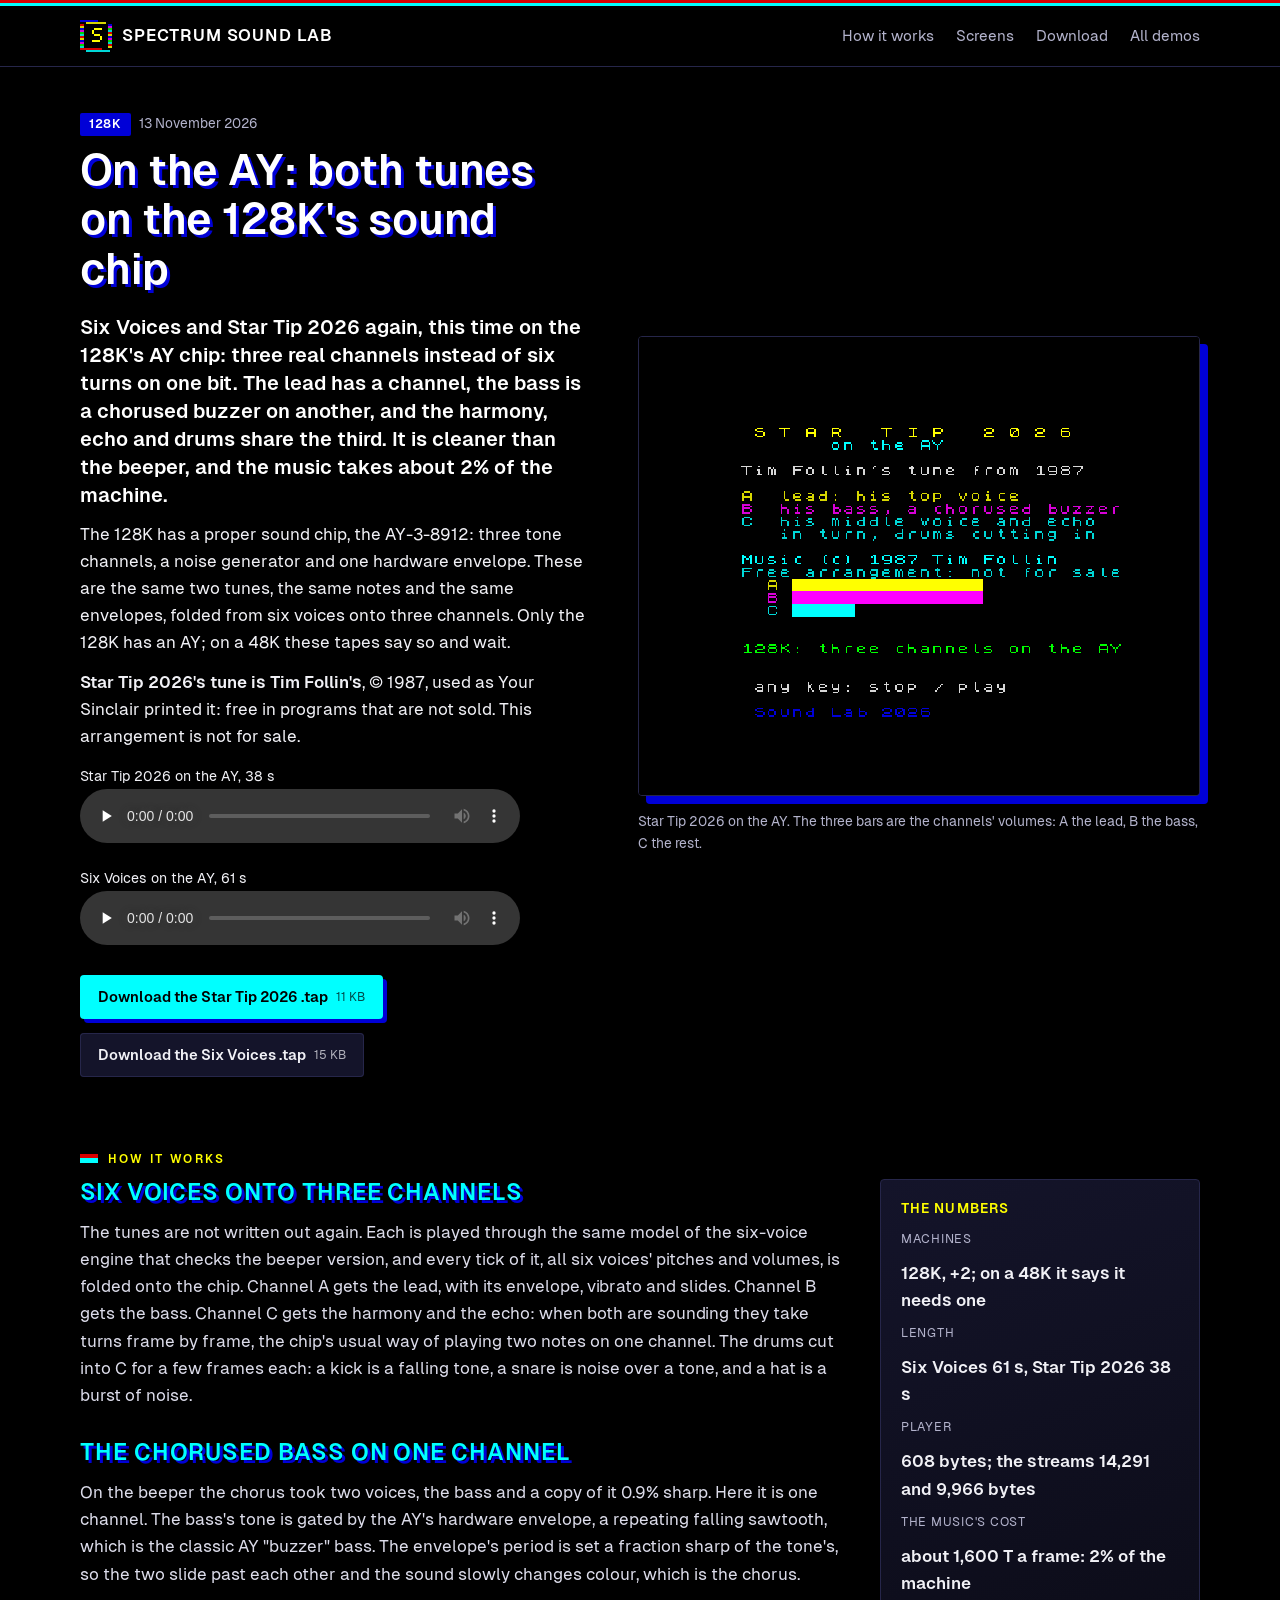
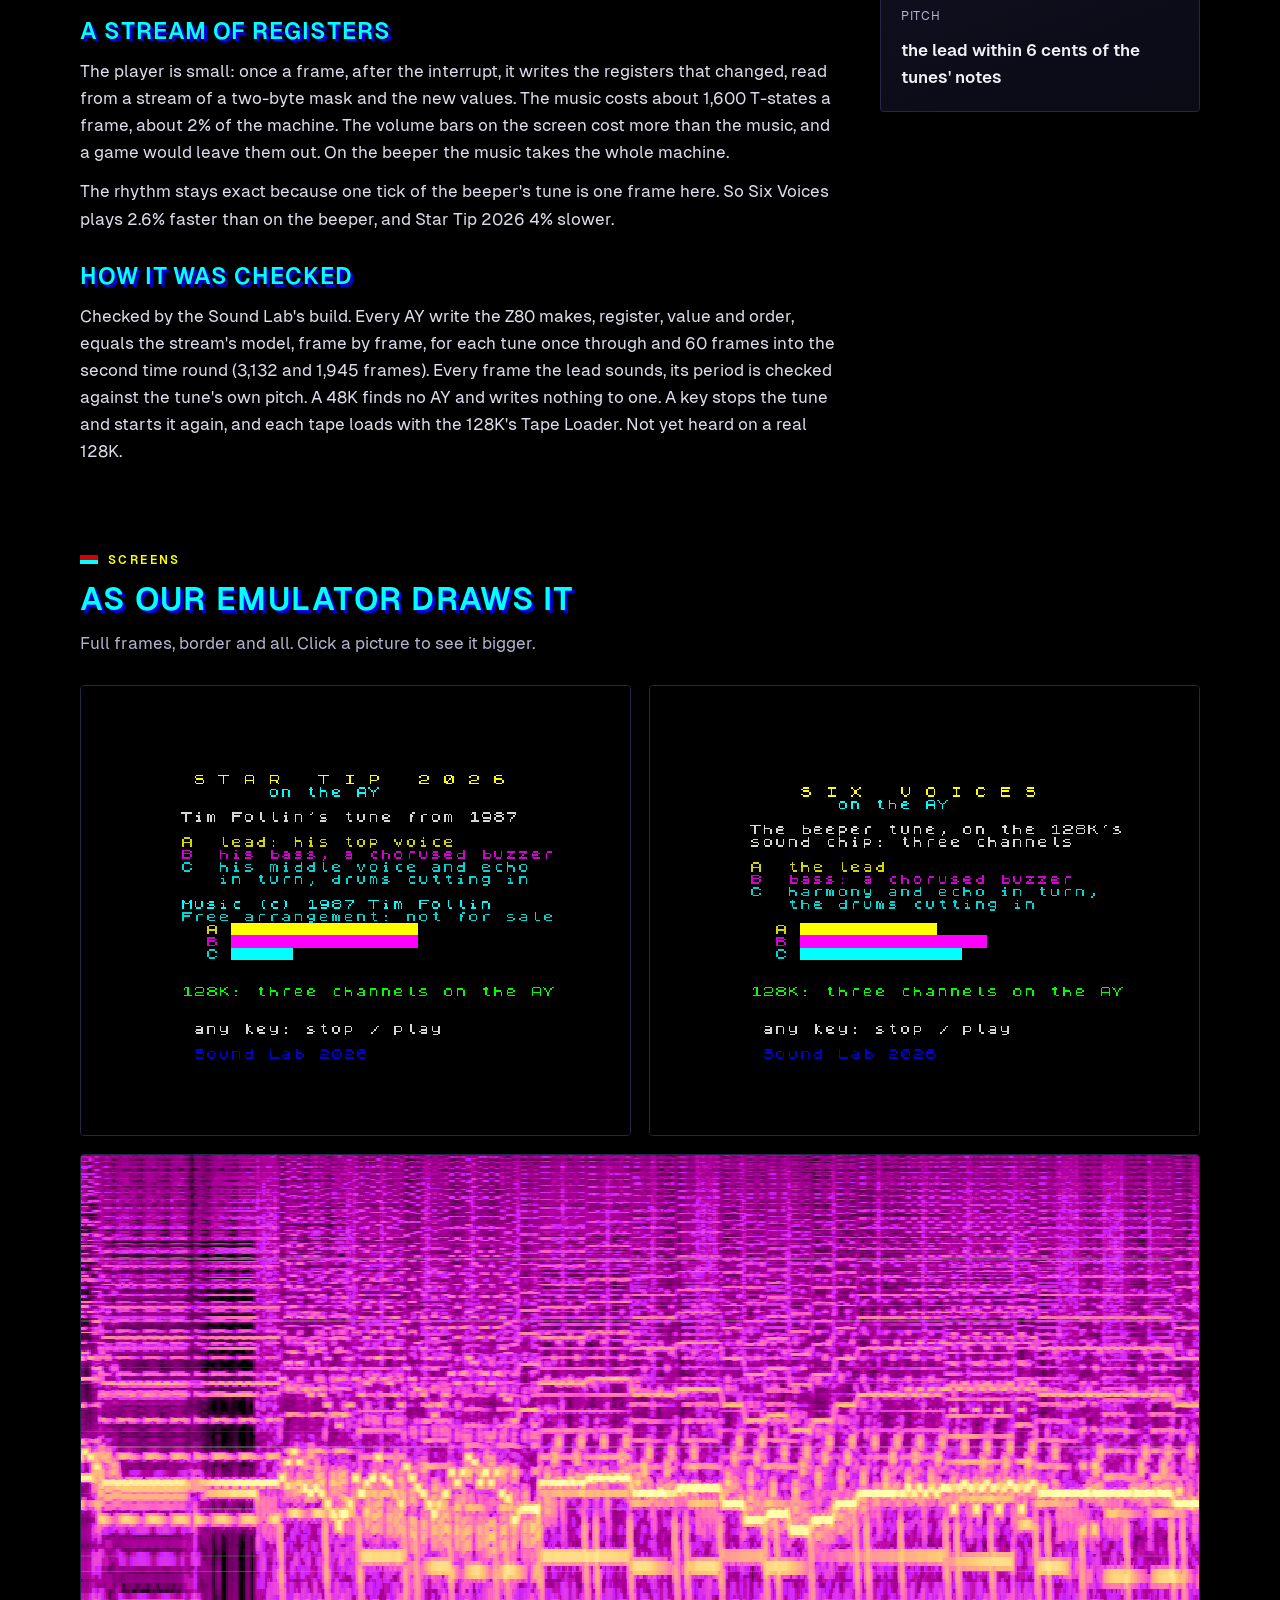
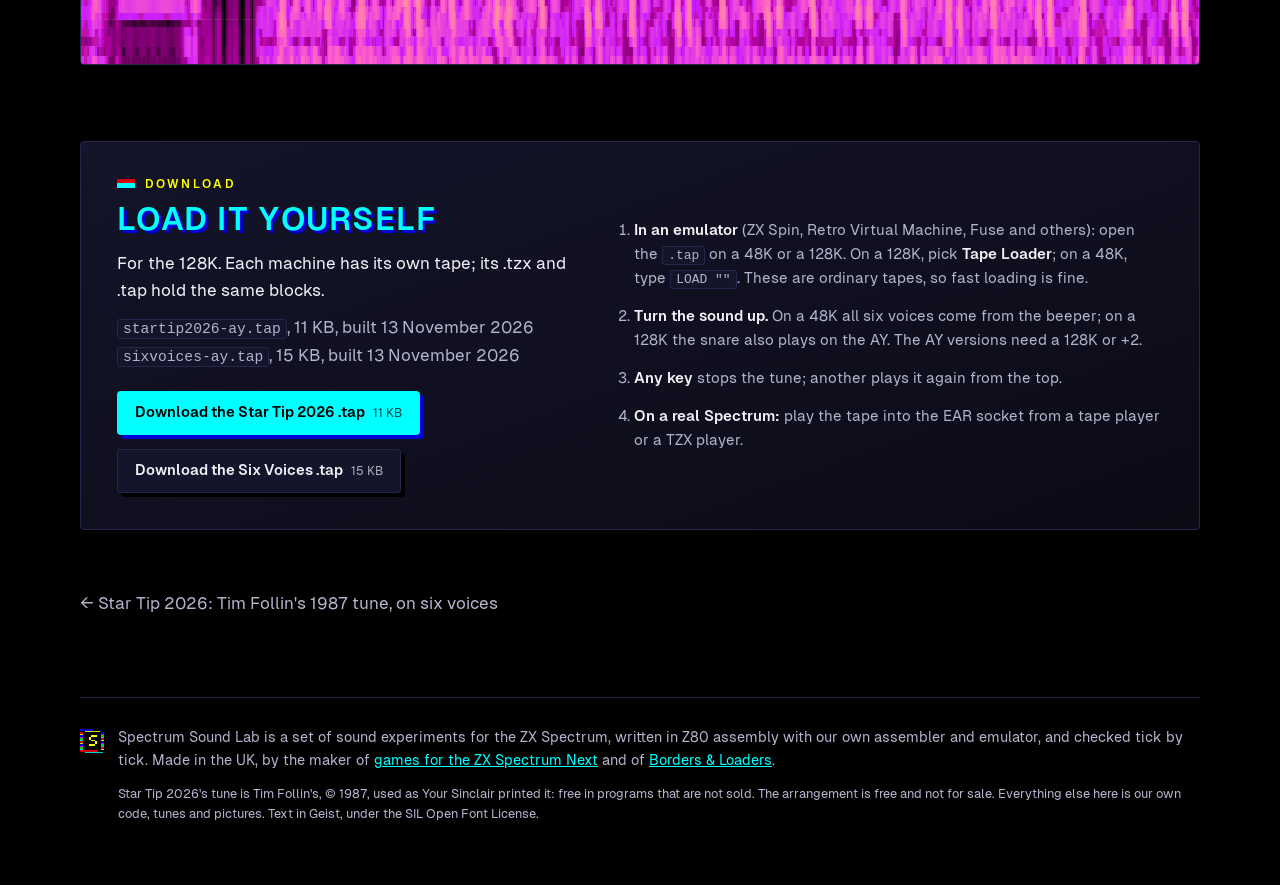
==== demos/on-the-ay/index.html @ 5a01954e "Site update" ====
<!doctype html>
<html lang="en-GB">
<head>
<meta charset="utf-8">
<meta name="viewport" content="width=device-width,initial-scale=1">
<title>On the AY: both tunes on the 128K's sound chip - Spectrum Sound Lab</title>
<meta name="description" content="Six Voices and Star Tip 2026 again, this time on the 128K's AY chip: three real channels instead of six turns on one bit. The lead has a channel, the bass is a chorused buzzer on another, and the harmony, echo and drums share the third. It is cleaner than the beeper, and the music takes about 2% of the machine.">
<meta property="og:title" content="On the AY: both tunes on the 128K's sound chip - Spectrum Sound Lab">
<meta property="og:description" content="Six Voices and Star Tip 2026 again, this time on the 128K's AY chip: three real channels instead of six turns on one bit. The lead has a channel, the bass is a chorused buzzer on another, and the harmony, echo and drums share the third. It is cleaner than the beeper, and the music takes about 2% of the machine.">
<meta property="og:type" content="website">
<meta property="og:url" content="https://mikeynma.github.io/spectrum-sound-lab/demos/on-the-ay/">
<meta property="og:image" content="https://mikeynma.github.io/spectrum-sound-lab/shots/on-the-ay/star-tip.png">
<meta property="og:image:type" content="image/png">
<meta property="og:image:width" content="704">
<meta property="og:image:height" content="576">
<meta property="og:image:alt" content="A Spectrum screen headed STAR TIP 2026 on the AY, credits to Tim Follin, and three coloured bars showing the AY channels' volumes">
<link rel="canonical" href="https://mikeynma.github.io/spectrum-sound-lab/demos/on-the-ay/">
<meta name="twitter:card" content="summary_large_image">
<meta name="twitter:image" content="https://mikeynma.github.io/spectrum-sound-lab/shots/on-the-ay/star-tip.png">
<meta name="theme-color" content="#000000">
<link rel="icon" href="../../favicon-32.png" type="image/png">
<link rel="apple-touch-icon" href="../../apple-touch-icon.png">
<link rel="preload" href="../../fonts/geist-400.woff2" as="font" type="font/woff2" crossorigin>
<link rel="stylesheet" href="../../site.css">
</head>
<body>
<div class="tape" aria-hidden="true"></div>
<header class="top">
  <div class="wrap">
    <a class="brand" href="../../" aria-label="Spectrum Sound Lab, the front page"><img src="../../icon.png" width="32" height="32" alt=""><span>Spectrum Sound Lab</span></a>
    <nav aria-label="Sections"><a href="#how">How it works</a><a href="#screens">Screens</a><a href="#download">Download</a><a href="../../#demos">All demos</a></nav>
  </div>
</header>

<main>
<section class="hero wrap">
  <div class="hero-text">
    <p class="badges"><span class="badge m128K">128K</span><span class="date">13 November 2026</span></p>
    <h1 class="title">On the AY: both tunes on the 128K's sound chip</h1>
    <p class="lead">Six Voices and Star Tip 2026 again, this time on the 128K's AY chip: three real channels instead of six turns on one bit. The lead has a channel, the bass is a chorused buzzer on another, and the harmony, echo and drums share the third. It is cleaner than the beeper, and the music takes about 2% of the machine.</p>
    <p>The 128K has a proper sound chip, the AY-3-8912: three tone channels, a noise generator and one hardware envelope. These are the same two tunes, the same notes and the same envelopes, folded from six voices onto three channels. Only the 128K has an AY; on a 48K these tapes say so and wait.</p>
<p><b>Star Tip 2026's tune is Tim Follin's</b>, &copy; 1987, used as Your Sinclair printed it: free in programs that are not sold. This arrangement is not for sale.</p>
    <div class="listen"><p><small>Star Tip 2026 on the AY, 38 s</small><br><audio controls preload="none" style="width:100%;max-width:440px" src="../../audio/startip2026-ay.mp3"></audio></p><p><small>Six Voices on the AY, 61 s</small><br><audio controls preload="none" style="width:100%;max-width:440px" src="../../audio/sixvoices-ay.mp3"></audio></p></div>
    <div class="actions"><a class="btn" href="../../files/startip2026-ay.tap" download>Download the Star Tip 2026 .tap <small>11 KB</small></a><a class="btn btn-ghost" href="../../files/sixvoices-ay.tap" download>Download the Six Voices .tap <small>15 KB</small></a></div>
  </div>
  <figure class="hero-shot">
    <a class="shot" href="../../shots/on-the-ay/star-tip.png" data-caption="Star Tip 2026 on the AY. The three bars are the channels' volumes: A the lead, B the bass, C the rest."><img src="../../shots/on-the-ay/star-tip.png" width="704" height="576" alt="A Spectrum screen headed STAR TIP 2026 on the AY, credits to Tim Follin, and three coloured bars showing the AY channels' volumes"></a>
    <figcaption>Star Tip 2026 on the AY. The three bars are the channels' volumes: A the lead, B the bass, C the rest.</figcaption>
  </figure>
</section>

<section id="how" class="wrap">
  <p class="eyebrow">How it works</p>
  <div class="tech">
    <div class="tech-text">
      <h2>Six voices onto three channels</h2>
      <p>The tunes are not written out again. Each is played through the same model of the six-voice engine that checks the beeper version, and every tick of it, all six voices' pitches and volumes, is folded onto the chip. Channel A gets the lead, with its envelope, vibrato and slides. Channel B gets the bass. Channel C gets the harmony and the echo: when both are sounding they take turns frame by frame, the chip's usual way of playing two notes on one channel. The drums cut into C for a few frames each: a kick is a falling tone, a snare is noise over a tone, and a hat is a burst of noise.</p>
      <h2>The chorused bass on one channel</h2>
      <p>On the beeper the chorus took two voices, the bass and a copy of it 0.9% sharp. Here it is one channel. The bass's tone is gated by the AY's hardware envelope, a repeating falling sawtooth, which is the classic AY "buzzer" bass. The envelope's period is set a fraction sharp of the tone's, so the two slide past each other and the sound slowly changes colour, which is the chorus.</p>
      <h2>A stream of registers</h2>
      <p>The player is small: once a frame, after the interrupt, it writes the registers that changed, read from a stream of a two-byte mask and the new values. The music costs about 1,600 T-states a frame, about 2% of the machine. The volume bars on the screen cost more than the music, and a game would leave them out. On the beeper the music takes the whole machine.</p>
<p>The rhythm stays exact because one tick of the beeper's tune is one frame here. So Six Voices plays 2.6% faster than on the beeper, and Star Tip 2026 4% slower.</p>
      <h2>How it was checked</h2>
      <p>Checked by the Sound Lab's build. Every AY write the Z80 makes, register, value and order, equals the stream's model, frame by frame, for each tune once through and 60 frames into the second time round (3,132 and 1,945 frames). Every frame the lead sounds, its period is checked against the tune's own pitch. A 48K finds no AY and writes nothing to one. A key stops the tune and starts it again, and each tape loads with the 128K's Tape Loader. Not yet heard on a real 128K.</p>
    </div>
    <aside class="card numbers">
      <h3>The numbers</h3>
      <dl><dt>Machines</dt><dd>128K, +2; on a 48K it says it needs one</dd><dt>Length</dt><dd>Six Voices 61 s, Star Tip 2026 38 s</dd><dt>Player</dt><dd>608 bytes; the streams 14,291 and 9,966 bytes</dd><dt>The music's cost</dt><dd>about 1,600 T a frame: 2% of the machine</dd><dt>Pitch</dt><dd>the lead within 6 cents of the tunes' notes</dd></dl>
    </aside>
  </div>
</section>

<section id="screens" class="wrap">
  <p class="eyebrow">Screens</p>
  <h2>As our emulator draws it</h2>
  <p class="sub">Full frames, border and all. Click a picture to see it bigger.</p>
  <div class="gallery">
    <a class="shot" href="../../shots/on-the-ay/star-tip.png" data-caption="Star Tip 2026 on the AY. The three bars are the channels' volumes: A the lead, B the bass, C the rest."><img src="../../shots/on-the-ay/star-tip.png" width="704" height="576" loading="lazy" alt="A Spectrum screen headed STAR TIP 2026 on the AY, credits to Tim Follin, and three coloured bars showing the AY channels' volumes"></a>
    <a class="shot" href="../../shots/on-the-ay/six-voices.png" data-caption="Six Voices on the AY."><img src="../../shots/on-the-ay/six-voices.png" width="704" height="576" loading="lazy" alt="A Spectrum screen headed SIX VOICES on the AY, with three coloured volume bars"></a>
    <a class="shot wide" href="../../shots/on-the-ay/spectrogram.png" data-caption="Star Tip 2026 on the AY, its first 20 seconds as a spectrogram. Set it beside the beeper version's: the same shapes, without the beeper's whine at the top or its haze of noise."><img src="../../shots/on-the-ay/spectrogram.png" width="792" height="360" loading="lazy" alt="A spectrogram: bright note lines and vertical drum streaks on a darker background than the beeper version's"></a>
  </div>
</section>

<section id="download" class="wrap">
  <div class="card download">
    <div>
      <p class="eyebrow">Download</p>
      <h2>Load it yourself</h2>
      <p>For the 128K. Each machine has its own tape; its .tzx and .tap hold the same blocks.</p>
      <p class="meta"><code>startip2026-ay.tap</code>, 11 KB, built 13 November 2026<br><code>sixvoices-ay.tap</code>, 15 KB, built 13 November 2026</p>
      <div class="actions"><a class="btn" href="../../files/startip2026-ay.tap" download>Download the Star Tip 2026 .tap <small>11 KB</small></a><a class="btn btn-ghost" href="../../files/sixvoices-ay.tap" download>Download the Six Voices .tap <small>15 KB</small></a></div>
    </div>
    <ol class="steps">
      <li><b>In an emulator</b> (ZX Spin, Retro Virtual Machine, Fuse and others): open the <code>.tap</code> on a 48K or a 128K. On a 128K, pick <b>Tape Loader</b>; on a 48K, type <code>LOAD ""</code>. These are ordinary tapes, so fast loading is fine.</li>
      <li><b>Turn the sound up.</b> On a 48K all six voices come from the beeper; on a 128K the snare also plays on the AY. The AY versions need a 128K or +2.</li>
      <li><b>Any key</b> stops the tune; another plays it again from the top.</li>
      <li><b>On a real Spectrum:</b> play the tape into the EAR socket from a tape player or a TZX player.</li>
    </ol>
  </div>
</section>

<nav class="wrap pager" aria-label="Other demos">
  <a href="../star-tip-2026/">&larr; Star Tip 2026: Tim Follin's 1987 tune, on six voices</a>
  <span></span>
</nav>
</main>

<footer class="wrap foot">
  <img src="../../icon.png" width="24" height="24" alt="">
  <div>
    <p>Spectrum Sound Lab is a set of sound experiments for the ZX Spectrum, written in Z80 assembly with our own assembler and emulator, and checked tick by tick. Made in the UK, by the maker of <a href="https://mikeynma.github.io/">games for the ZX Spectrum Next</a> and of <a href="https://mikeynma.github.io/borders-and-loaders/">Borders &amp; Loaders</a>.</p>
    <p class="small">Star Tip 2026's tune is Tim Follin's, &copy; 1987, used as Your Sinclair printed it: free in programs that are not sold. The arrangement is free and not for sale. Everything else here is our own code, tunes and pictures. Text in Geist, under the SIL Open Font License.</p>
  </div>
</footer>
<dialog class="lightbox" aria-label="Screenshot">
  <figure><img alt=""><figcaption></figcaption></figure>
  <button class="lb-btn lb-prev" type="button" aria-label="Previous picture">&lsaquo;</button>
  <button class="lb-btn lb-next" type="button" aria-label="Next picture">&rsaquo;</button>
  <button class="lb-btn lb-close" type="button" autofocus aria-label="Close">&times;</button>
</dialog>
<script src="../../site.js"></script>
</body>
</html>
---- site.css ----
/* Borders & Loaders - written by hand (sitegen/make.js writes the pages, not this). */
@font-face { font-family: Geist; src: url(fonts/geist-400.woff2) format("woff2"); font-weight: 400; font-display: swap; }
@font-face { font-family: Geist; src: url(fonts/geist-600.woff2) format("woff2"); font-weight: 600 900; font-display: swap; }

/* the Spectrum: black paper, its bright colours, a hard blue shadow */
:root {
  color-scheme: dark;
  --bg: #000;
  --card: #0b0b16;
  --card-hi: #14142a;
  --border: #26264a;
  --fg: #f1f1f6;
  --muted: #b3b3cc;
  --heading: #fff;
  --cyan: #00ffff;
  --yellow: #ffff00;
  --red: #ff2020;
  --blue: #0000d7;
  --radius: 4px;
}
* { box-sizing: border-box; }
html { scroll-behavior: smooth; scroll-padding-top: 76px; }
body { margin: 0; color: var(--fg); background: var(--bg); font: 17px/1.6 Geist, system-ui, sans-serif; -webkit-font-smoothing: antialiased; }
a { color: var(--cyan); }
img, video { max-width: 100%; height: auto; }
.wrap { width: min(1120px, 100% - 32px); margin-inline: auto; }
h1, h2, h3 { line-height: 1.2; margin: 0; }
h2 { font: 900 clamp(1.4rem, 3vw, 2rem)/1.2 Geist, system-ui, sans-serif; text-transform: uppercase; letter-spacing: 0.04em; color: var(--cyan); margin-bottom: 12px; text-shadow: 3px 3px 0 var(--blue); }
h3 { font: 700 1.05rem/1.3 Geist, system-ui, sans-serif; color: var(--heading); margin-bottom: 6px; }
p { margin: 0 0 12px; }
code { font: 0.86em ui-monospace, monospace; background: var(--card-hi); border: 1px solid var(--border); border-radius: 3px; padding: 1px 5px; }
:focus-visible { outline: 2px solid var(--yellow); outline-offset: 2px; }

/* loading stripes, rolling, along the very top */
.tape { position: fixed; inset: 0 0 auto; height: 6px; z-index: 20;
  background: repeating-linear-gradient(180deg, #d70000 0 3px, #00ffff 3px 6px); background-size: 100% 6px; animation: roll 0.35s steps(3) infinite; }
@keyframes roll { to { background-position: 0 6px; } }
@media (prefers-reduced-motion: reduce) { .tape { animation: none; } html { scroll-behavior: auto; } }

/* the bar along the top */
.top { position: sticky; top: 6px; z-index: 10; background: rgb(0 0 0 / 0.88); backdrop-filter: blur(8px); border-bottom: 1px solid var(--border); }
.top .wrap { display: flex; align-items: center; gap: 24px; height: 60px; }
.brand { display: flex; align-items: center; gap: 10px; font: 900 1.05rem/1 Geist, system-ui, sans-serif; text-transform: uppercase; letter-spacing: 0.05em; color: var(--heading); text-decoration: none; white-space: nowrap; }
.brand img { image-rendering: pixelated; }
.top nav { display: flex; gap: 22px; margin-left: auto; }
.top nav a { color: var(--muted); text-decoration: none; font-size: 0.95rem; }
.top nav a:hover { color: var(--fg); }

/* buttons and badges: flat colour, a hard shadow, like a Spectrum menu */
.btn { display: inline-flex; align-items: center; gap: 8px; min-height: 44px; padding: 10px 18px; line-height: 1.25; border-radius: var(--radius); background: var(--cyan); color: #000; font: 700 0.92rem/1 Geist, system-ui, sans-serif; text-decoration: none; border: 0; box-shadow: 4px 4px 0 var(--blue); transition: transform 0.1s, box-shadow 0.1s; }
.btn:hover { transform: translate(-1px, -1px); box-shadow: 5px 5px 0 var(--blue); }
.btn:active { transform: translate(3px, 3px); box-shadow: 1px 1px 0 var(--blue); }
.btn small { font-weight: 400; opacity: 0.7; }
.btn-ghost { background: var(--card-hi); color: var(--fg); box-shadow: inset 0 0 0 1px var(--border), 4px 4px 0 #000; }
.btn-ghost:hover { box-shadow: inset 0 0 0 1px var(--muted), 5px 5px 0 #000; }
.btn-small { min-height: 34px; padding: 6px 12px; font-size: 0.82rem; box-shadow: 3px 3px 0 var(--blue); }
.btn-small.btn-ghost { box-shadow: inset 0 0 0 1px var(--border); text-transform: uppercase; }
.badges { display: flex; flex-wrap: wrap; align-items: center; gap: 8px; margin-bottom: 10px; }
.badge { display: inline-block; padding: 2px 9px; border-radius: 2px; font: 800 0.78rem/1.5 Geist, system-ui, sans-serif; letter-spacing: 0.05em; }
.m48K { background: var(--red); color: #fff; }
.m128K { background: var(--blue); color: #fff; }
.date { color: var(--muted); font-size: 0.85rem; }

/* sections */
main { overflow-x: clip; }
main > section { padding: 76px 0 0; }
.eyebrow { display: flex; align-items: center; gap: 10px; font: 800 0.75rem/1 Geist, system-ui, sans-serif; text-transform: uppercase; letter-spacing: 0.2em; color: var(--yellow); margin-bottom: 14px; }
.eyebrow::before { content: ""; width: 18px; height: 9px; background: linear-gradient(#d70000 0 50%, #00ffff 50%); }
.sub, .meta { color: var(--muted); }
.sub { margin-bottom: 28px; }

/* grid items may shrink below their content (a long button, a wide picture) */
.hero > *, .demo > *, .tech > *, .download > * { min-width: 0; }

/* the top of a page */
.hero { display: grid; grid-template-columns: 1fr 1.1fr; gap: 48px; align-items: center; padding-top: 52px; }
.hero h1 { margin: 6px 0 18px; }
.hero h1.title { font: 900 clamp(1.8rem, 4vw, 2.7rem)/1.15 Geist, system-ui, sans-serif; color: var(--heading); text-shadow: 3px 3px 0 var(--blue); }
.logo { display: block; width: min(560px, 100%); image-rendering: pixelated; }
.lead { font: 600 1.25rem/1.4 Geist, system-ui, sans-serif; color: var(--heading); }
.actions { display: flex; flex-wrap: wrap; gap: 14px; margin-top: 22px; }
.hero-shot { margin: 0; }
.hero-shot img, .hero-shot video, .gallery img, .demo-media img, .demo-media video { display: block; width: 100%; image-rendering: pixelated; background: #000; border: 1px solid var(--border); border-radius: var(--radius); }
.hero-shot img, .hero-shot video { box-shadow: 8px 8px 0 var(--blue); }
.hero-shot figcaption { margin-top: 14px; font-size: 0.86rem; color: var(--muted); }

/* the demos on the front page */
.demos { display: grid; gap: 22px; }
.demo { display: grid; grid-template-columns: minmax(0, 1fr) minmax(0, 1.15fr); gap: 28px; align-items: center; padding: 20px; }
.demo h3 { font-size: 1.3rem; margin-bottom: 10px; }
.demo h3 a { color: var(--heading); text-decoration: none; }
.demo h3 a:hover { color: var(--cyan); }
.demo p { color: var(--muted); }
.demo .links { display: flex; flex-wrap: wrap; gap: 10px; margin: 16px 0 0; }

/* cards */
.grid { display: grid; gap: 16px; }
.cards { grid-template-columns: repeat(auto-fill, minmax(260px, 1fr)); }
.card { background: linear-gradient(160deg, var(--card-hi), var(--card)); border: 1px solid var(--border); border-radius: var(--radius); padding: 20px; }
.cards .card p { margin: 0; color: var(--muted); font-size: 0.95rem; }

/* how it works */
.tech { display: grid; grid-template-columns: minmax(0, 1fr) 320px; gap: 40px; align-items: start; }
.tech-text h2 { font-size: clamp(1.15rem, 2.2vw, 1.45rem); margin-top: 30px; }
.tech-text h2:first-child { margin-top: 0; }
.tech-text p, .tech-text li { color: #dcdcea; }
.tech-text ul { padding-left: 20px; }
.tech-text b { color: var(--heading); }
.numbers { position: sticky; top: 90px; }
.numbers h3 { color: var(--yellow); text-transform: uppercase; letter-spacing: 0.08em; font-size: 0.85rem; margin-bottom: 12px; }
.numbers dl { margin: 0; display: grid; gap: 10px; }
.numbers dt { font-size: 0.78rem; text-transform: uppercase; letter-spacing: 0.06em; color: var(--muted); }
.numbers dd { margin: 0; font-weight: 600; }

/* screens */
.gallery { display: grid; grid-template-columns: repeat(auto-fill, minmax(420px, 1fr)); gap: 18px; align-items: start; }
@media (max-width: 480px) { .gallery { grid-template-columns: 1fr; } }
.gallery a { display: block; }
.gallery a.wide { grid-column: 1 / -1; }

/* loading and downloads */
.download { display: grid; grid-template-columns: 1fr 1.2fr; gap: 40px; padding: 36px; }
.download p { margin: 0 0 10px; }
.steps { margin: 0; padding-left: 20px; color: var(--muted); font-size: 0.94rem; display: grid; gap: 14px; align-content: center; }
.steps b { color: var(--fg); }

/* the changelog */
.log ul { margin: 0; padding: 0; list-style: none; display: grid; gap: 10px; color: var(--muted); }
.log time { color: var(--yellow); font-weight: 700; margin-right: 8px; white-space: nowrap; }
.log b { color: var(--fg); }

/* other demos */
.pager { display: flex; justify-content: space-between; gap: 20px; margin-top: 60px; }
.pager a { color: var(--muted); text-decoration: none; }
.pager a:hover { color: var(--cyan); }

/* the bottom */
.foot { display: flex; gap: 14px; align-items: flex-start; margin-top: 80px; padding: 28px 0 48px; border-top: 1px solid var(--border); color: var(--muted); font-size: 0.9rem; }
.foot img { image-rendering: pixelated; margin-top: 3px; }
.small { font-size: 0.8rem; }

/* the lightbox */
.lightbox { padding: 0; border: 0; background: transparent; max-width: 96vw; max-height: 96vh; }
.lightbox::backdrop { background: rgb(0 0 0 / 0.92); }
.lightbox figure { margin: 0; text-align: center; }
.lightbox img { max-width: 92vw; max-height: 84vh; image-rendering: pixelated; }
.lightbox figcaption { color: var(--muted); margin-top: 8px; max-width: 80ch; margin-inline: auto; }
.lb-btn { position: fixed; top: 50%; transform: translateY(-50%); width: 48px; height: 48px; border-radius: 50%; border: 1px solid var(--border); background: var(--card); color: var(--fg); font-size: 28px; cursor: pointer; }
.lb-prev { left: 16px; } .lb-next { right: 16px; }
.lb-close { top: 32px; right: 16px; transform: none; }

@media (max-width: 860px) {
  .hero, .demo, .tech, .download { grid-template-columns: 1fr; }
  .hero { gap: 28px; padding-top: 36px; }
  .top nav { display: none; }
  .numbers { position: static; }
  .download { padding: 24px; gap: 24px; }
}
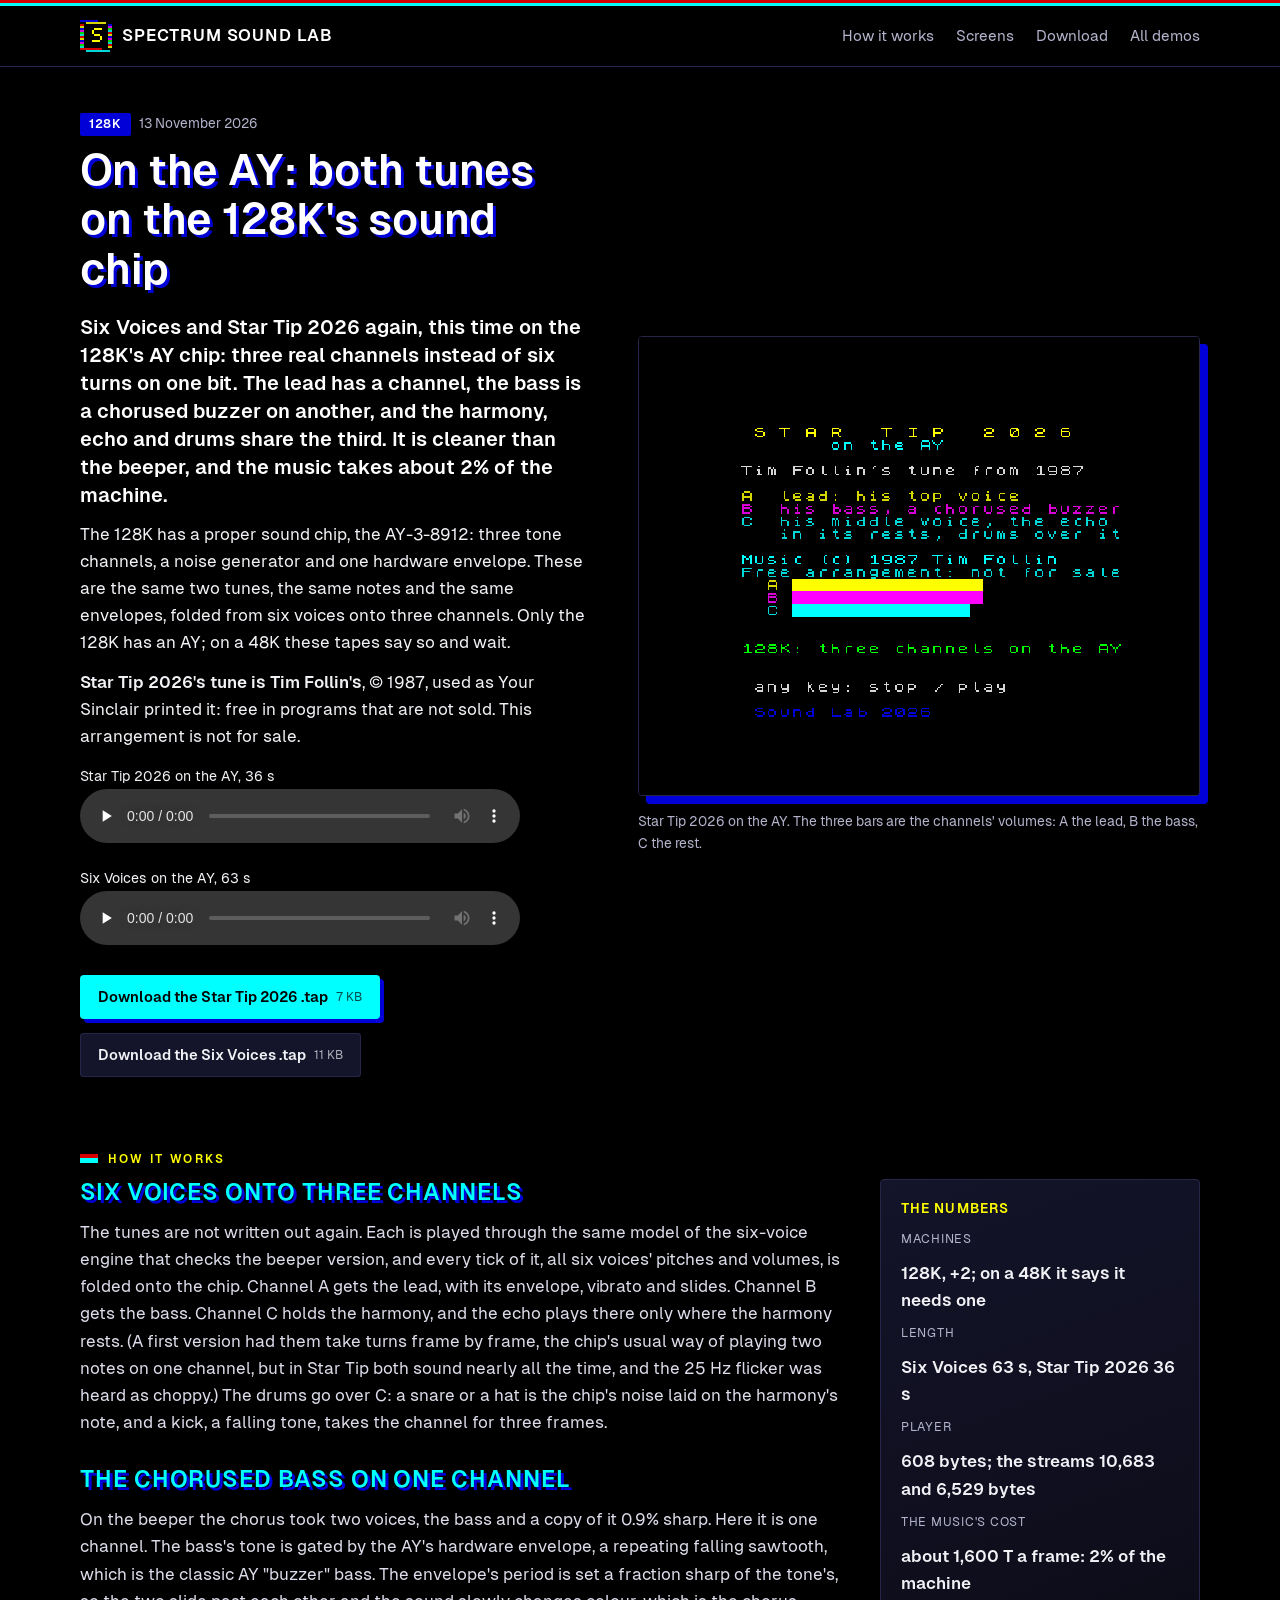
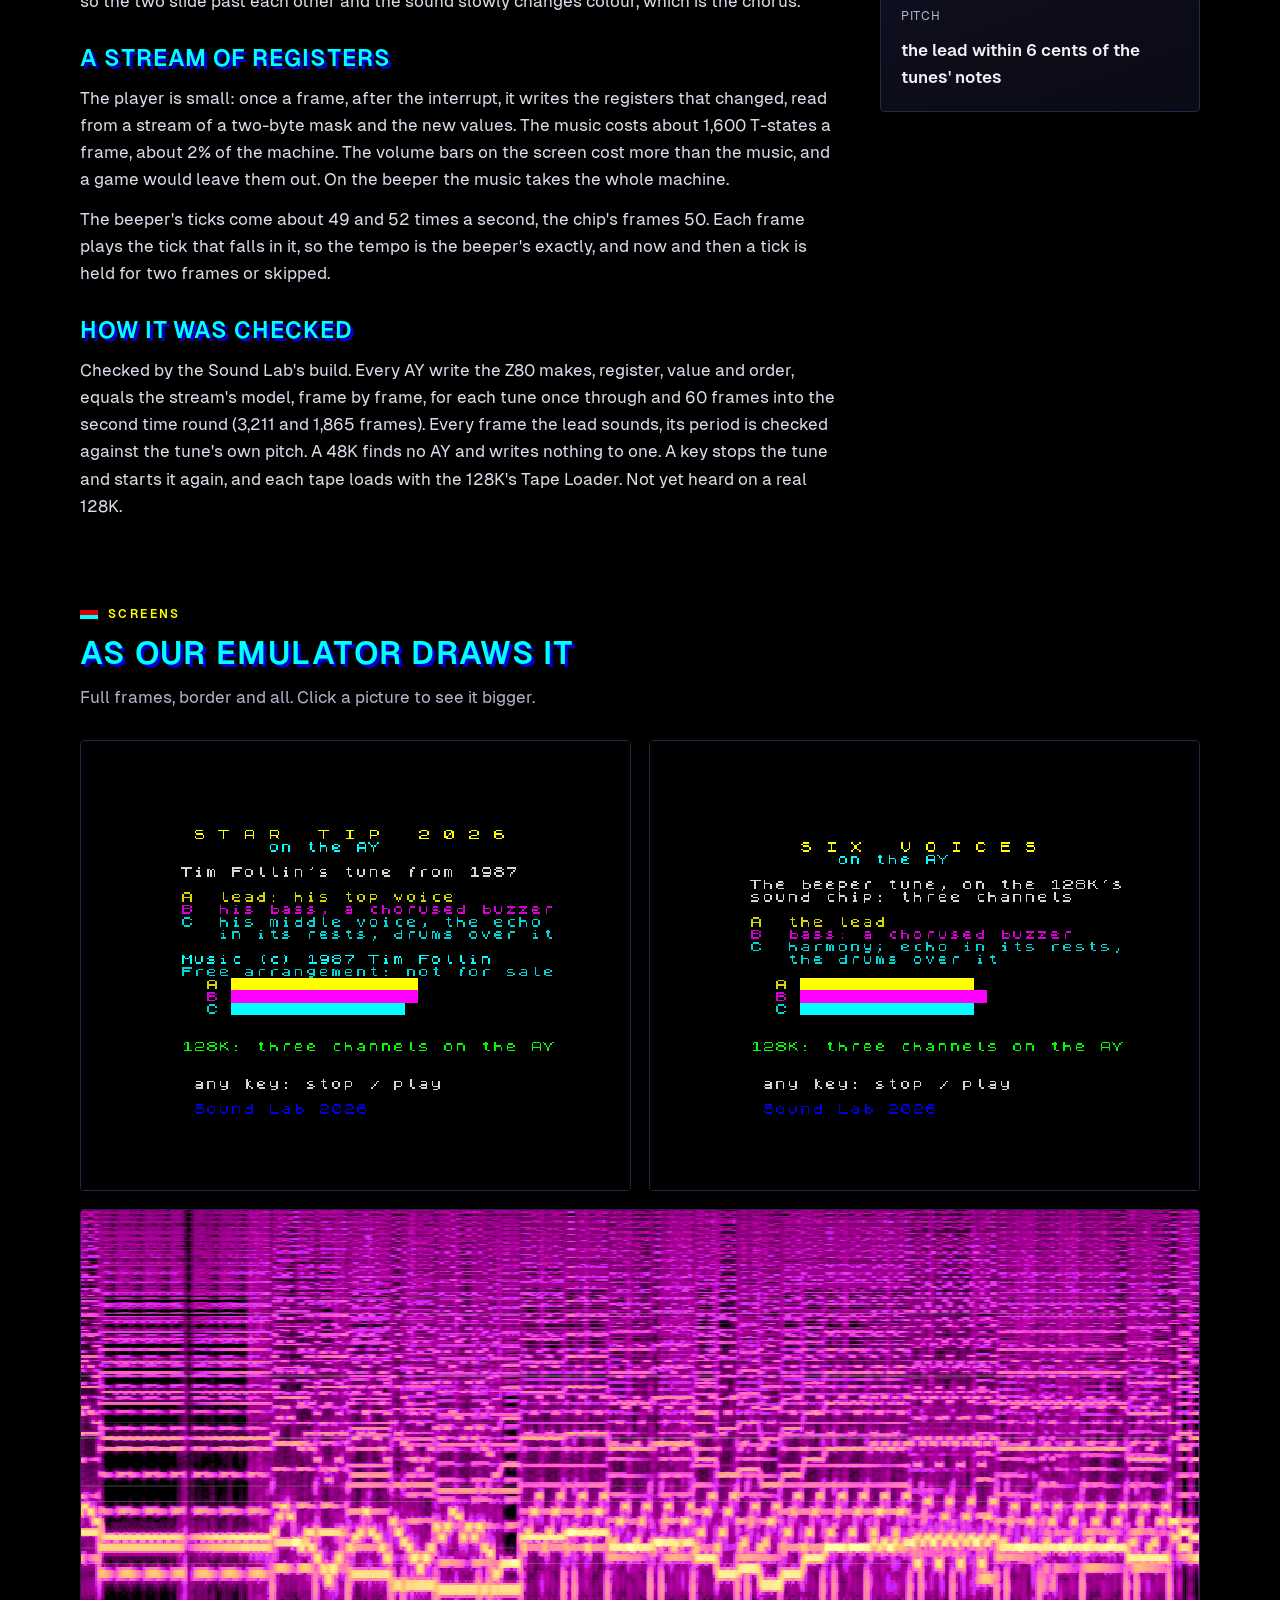
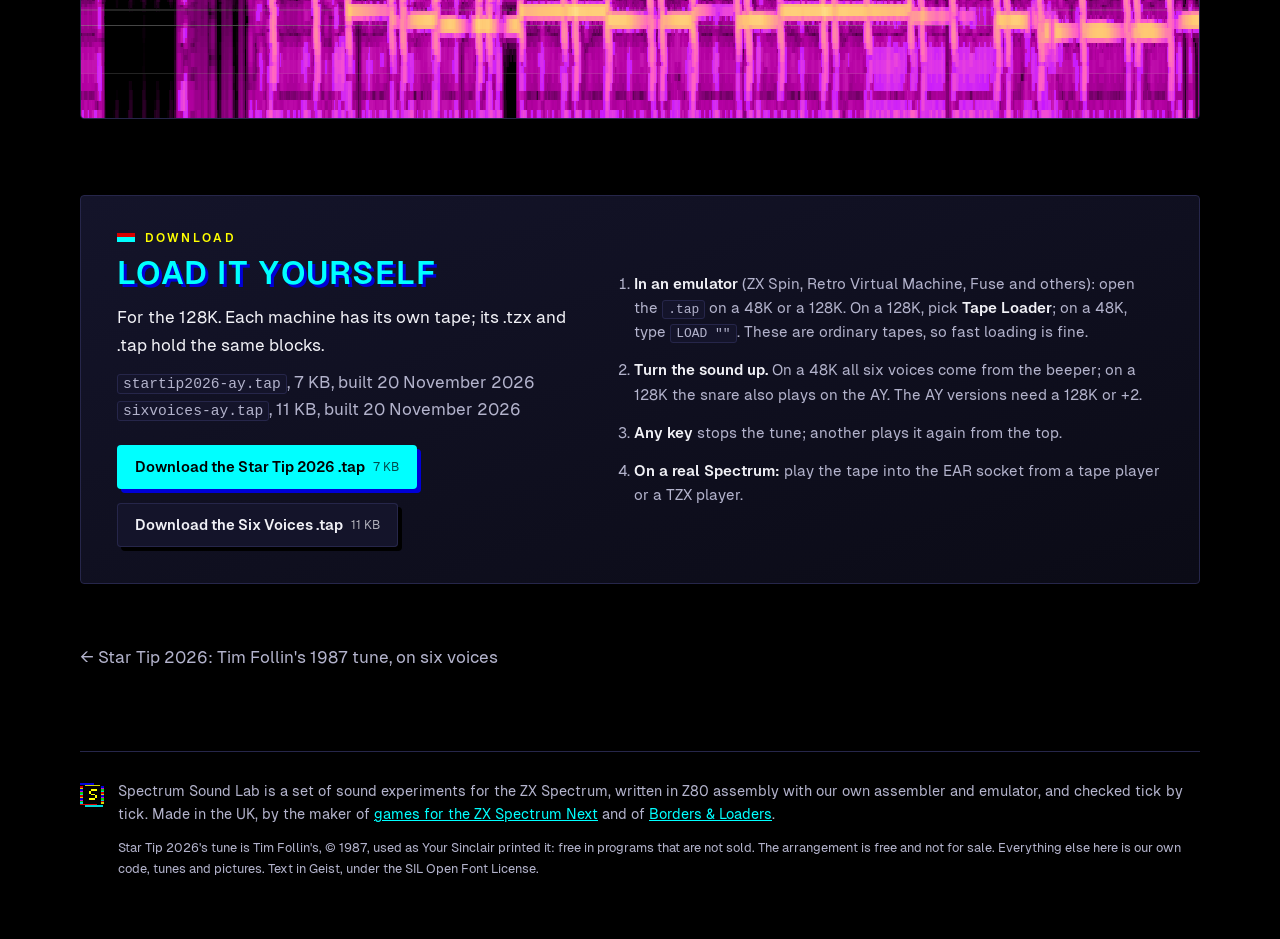
==== commit 2cec4fd6: "Site update" ====
--- a/demos/on-the-ay/index.html
+++ b/demos/on-the-ay/index.html
@@ -40,8 +40,8 @@
     <p class="lead">Six Voices and Star Tip 2026 again, this time on the 128K's AY chip: three real channels instead of six turns on one bit. The lead has a channel, the bass is a chorused buzzer on another, and the harmony, echo and drums share the third. It is cleaner than the beeper, and the music takes about 2% of the machine.</p>
     <p>The 128K has a proper sound chip, the AY-3-8912: three tone channels, a noise generator and one hardware envelope. These are the same two tunes, the same notes and the same envelopes, folded from six voices onto three channels. Only the 128K has an AY; on a 48K these tapes say so and wait.</p>
 <p><b>Star Tip 2026's tune is Tim Follin's</b>, &copy; 1987, used as Your Sinclair printed it: free in programs that are not sold. This arrangement is not for sale.</p>
-    <div class="listen"><p><small>Star Tip 2026 on the AY, 38 s</small><br><audio controls preload="none" style="width:100%;max-width:440px" src="../../audio/startip2026-ay.mp3"></audio></p><p><small>Six Voices on the AY, 61 s</small><br><audio controls preload="none" style="width:100%;max-width:440px" src="../../audio/sixvoices-ay.mp3"></audio></p></div>
-    <div class="actions"><a class="btn" href="../../files/startip2026-ay.tap" download>Download the Star Tip 2026 .tap <small>11 KB</small></a><a class="btn btn-ghost" href="../../files/sixvoices-ay.tap" download>Download the Six Voices .tap <small>15 KB</small></a></div>
+    <div class="listen"><p><small>Star Tip 2026 on the AY, 36 s</small><br><audio controls preload="none" style="width:100%;max-width:440px" src="../../audio/startip2026-ay.mp3"></audio></p><p><small>Six Voices on the AY, 63 s</small><br><audio controls preload="none" style="width:100%;max-width:440px" src="../../audio/sixvoices-ay.mp3"></audio></p></div>
+    <div class="actions"><a class="btn" href="../../files/startip2026-ay.tap" download>Download the Star Tip 2026 .tap <small>7 KB</small></a><a class="btn btn-ghost" href="../../files/sixvoices-ay.tap" download>Download the Six Voices .tap <small>11 KB</small></a></div>
   </div>
   <figure class="hero-shot">
     <a class="shot" href="../../shots/on-the-ay/star-tip.png" data-caption="Star Tip 2026 on the AY. The three bars are the channels' volumes: A the lead, B the bass, C the rest."><img src="../../shots/on-the-ay/star-tip.png" width="704" height="576" alt="A Spectrum screen headed STAR TIP 2026 on the AY, credits to Tim Follin, and three coloured bars showing the AY channels' volumes"></a>
@@ -54,18 +54,18 @@
   <div class="tech">
     <div class="tech-text">
       <h2>Six voices onto three channels</h2>
-      <p>The tunes are not written out again. Each is played through the same model of the six-voice engine that checks the beeper version, and every tick of it, all six voices' pitches and volumes, is folded onto the chip. Channel A gets the lead, with its envelope, vibrato and slides. Channel B gets the bass. Channel C gets the harmony and the echo: when both are sounding they take turns frame by frame, the chip's usual way of playing two notes on one channel. The drums cut into C for a few frames each: a kick is a falling tone, a snare is noise over a tone, and a hat is a burst of noise.</p>
+      <p>The tunes are not written out again. Each is played through the same model of the six-voice engine that checks the beeper version, and every tick of it, all six voices' pitches and volumes, is folded onto the chip. Channel A gets the lead, with its envelope, vibrato and slides. Channel B gets the bass. Channel C holds the harmony, and the echo plays there only where the harmony rests. (A first version had them take turns frame by frame, the chip's usual way of playing two notes on one channel, but in Star Tip both sound nearly all the time, and the 25 Hz flicker was heard as choppy.) The drums go over C: a snare or a hat is the chip's noise laid on the harmony's note, and a kick, a falling tone, takes the channel for three frames.</p>
       <h2>The chorused bass on one channel</h2>
       <p>On the beeper the chorus took two voices, the bass and a copy of it 0.9% sharp. Here it is one channel. The bass's tone is gated by the AY's hardware envelope, a repeating falling sawtooth, which is the classic AY "buzzer" bass. The envelope's period is set a fraction sharp of the tone's, so the two slide past each other and the sound slowly changes colour, which is the chorus.</p>
       <h2>A stream of registers</h2>
       <p>The player is small: once a frame, after the interrupt, it writes the registers that changed, read from a stream of a two-byte mask and the new values. The music costs about 1,600 T-states a frame, about 2% of the machine. The volume bars on the screen cost more than the music, and a game would leave them out. On the beeper the music takes the whole machine.</p>
-<p>The rhythm stays exact because one tick of the beeper's tune is one frame here. So Six Voices plays 2.6% faster than on the beeper, and Star Tip 2026 4% slower.</p>
+<p>The beeper's ticks come about 49 and 52 times a second, the chip's frames 50. Each frame plays the tick that falls in it, so the tempo is the beeper's exactly, and now and then a tick is held for two frames or skipped.</p>
       <h2>How it was checked</h2>
-      <p>Checked by the Sound Lab's build. Every AY write the Z80 makes, register, value and order, equals the stream's model, frame by frame, for each tune once through and 60 frames into the second time round (3,132 and 1,945 frames). Every frame the lead sounds, its period is checked against the tune's own pitch. A 48K finds no AY and writes nothing to one. A key stops the tune and starts it again, and each tape loads with the 128K's Tape Loader. Not yet heard on a real 128K.</p>
+      <p>Checked by the Sound Lab's build. Every AY write the Z80 makes, register, value and order, equals the stream's model, frame by frame, for each tune once through and 60 frames into the second time round (3,211 and 1,865 frames). Every frame the lead sounds, its period is checked against the tune's own pitch. A 48K finds no AY and writes nothing to one. A key stops the tune and starts it again, and each tape loads with the 128K's Tape Loader. Not yet heard on a real 128K.</p>
     </div>
     <aside class="card numbers">
       <h3>The numbers</h3>
-      <dl><dt>Machines</dt><dd>128K, +2; on a 48K it says it needs one</dd><dt>Length</dt><dd>Six Voices 61 s, Star Tip 2026 38 s</dd><dt>Player</dt><dd>608 bytes; the streams 14,291 and 9,966 bytes</dd><dt>The music's cost</dt><dd>about 1,600 T a frame: 2% of the machine</dd><dt>Pitch</dt><dd>the lead within 6 cents of the tunes' notes</dd></dl>
+      <dl><dt>Machines</dt><dd>128K, +2; on a 48K it says it needs one</dd><dt>Length</dt><dd>Six Voices 63 s, Star Tip 2026 36 s</dd><dt>Player</dt><dd>608 bytes; the streams 10,683 and 6,529 bytes</dd><dt>The music's cost</dt><dd>about 1,600 T a frame: 2% of the machine</dd><dt>Pitch</dt><dd>the lead within 6 cents of the tunes' notes</dd></dl>
     </aside>
   </div>
 </section>
@@ -87,8 +87,8 @@
       <p class="eyebrow">Download</p>
       <h2>Load it yourself</h2>
       <p>For the 128K. Each machine has its own tape; its .tzx and .tap hold the same blocks.</p>
-      <p class="meta"><code>startip2026-ay.tap</code>, 11 KB, built 13 November 2026<br><code>sixvoices-ay.tap</code>, 15 KB, built 13 November 2026</p>
-      <div class="actions"><a class="btn" href="../../files/startip2026-ay.tap" download>Download the Star Tip 2026 .tap <small>11 KB</small></a><a class="btn btn-ghost" href="../../files/sixvoices-ay.tap" download>Download the Six Voices .tap <small>15 KB</small></a></div>
+      <p class="meta"><code>startip2026-ay.tap</code>, 7 KB, built 20 November 2026<br><code>sixvoices-ay.tap</code>, 11 KB, built 20 November 2026</p>
+      <div class="actions"><a class="btn" href="../../files/startip2026-ay.tap" download>Download the Star Tip 2026 .tap <small>7 KB</small></a><a class="btn btn-ghost" href="../../files/sixvoices-ay.tap" download>Download the Six Voices .tap <small>11 KB</small></a></div>
     </div>
     <ol class="steps">
       <li><b>In an emulator</b> (ZX Spin, Retro Virtual Machine, Fuse and others): open the <code>.tap</code> on a 48K or a 128K. On a 128K, pick <b>Tape Loader</b>; on a 48K, type <code>LOAD ""</code>. These are ordinary tapes, so fast loading is fine.</li>
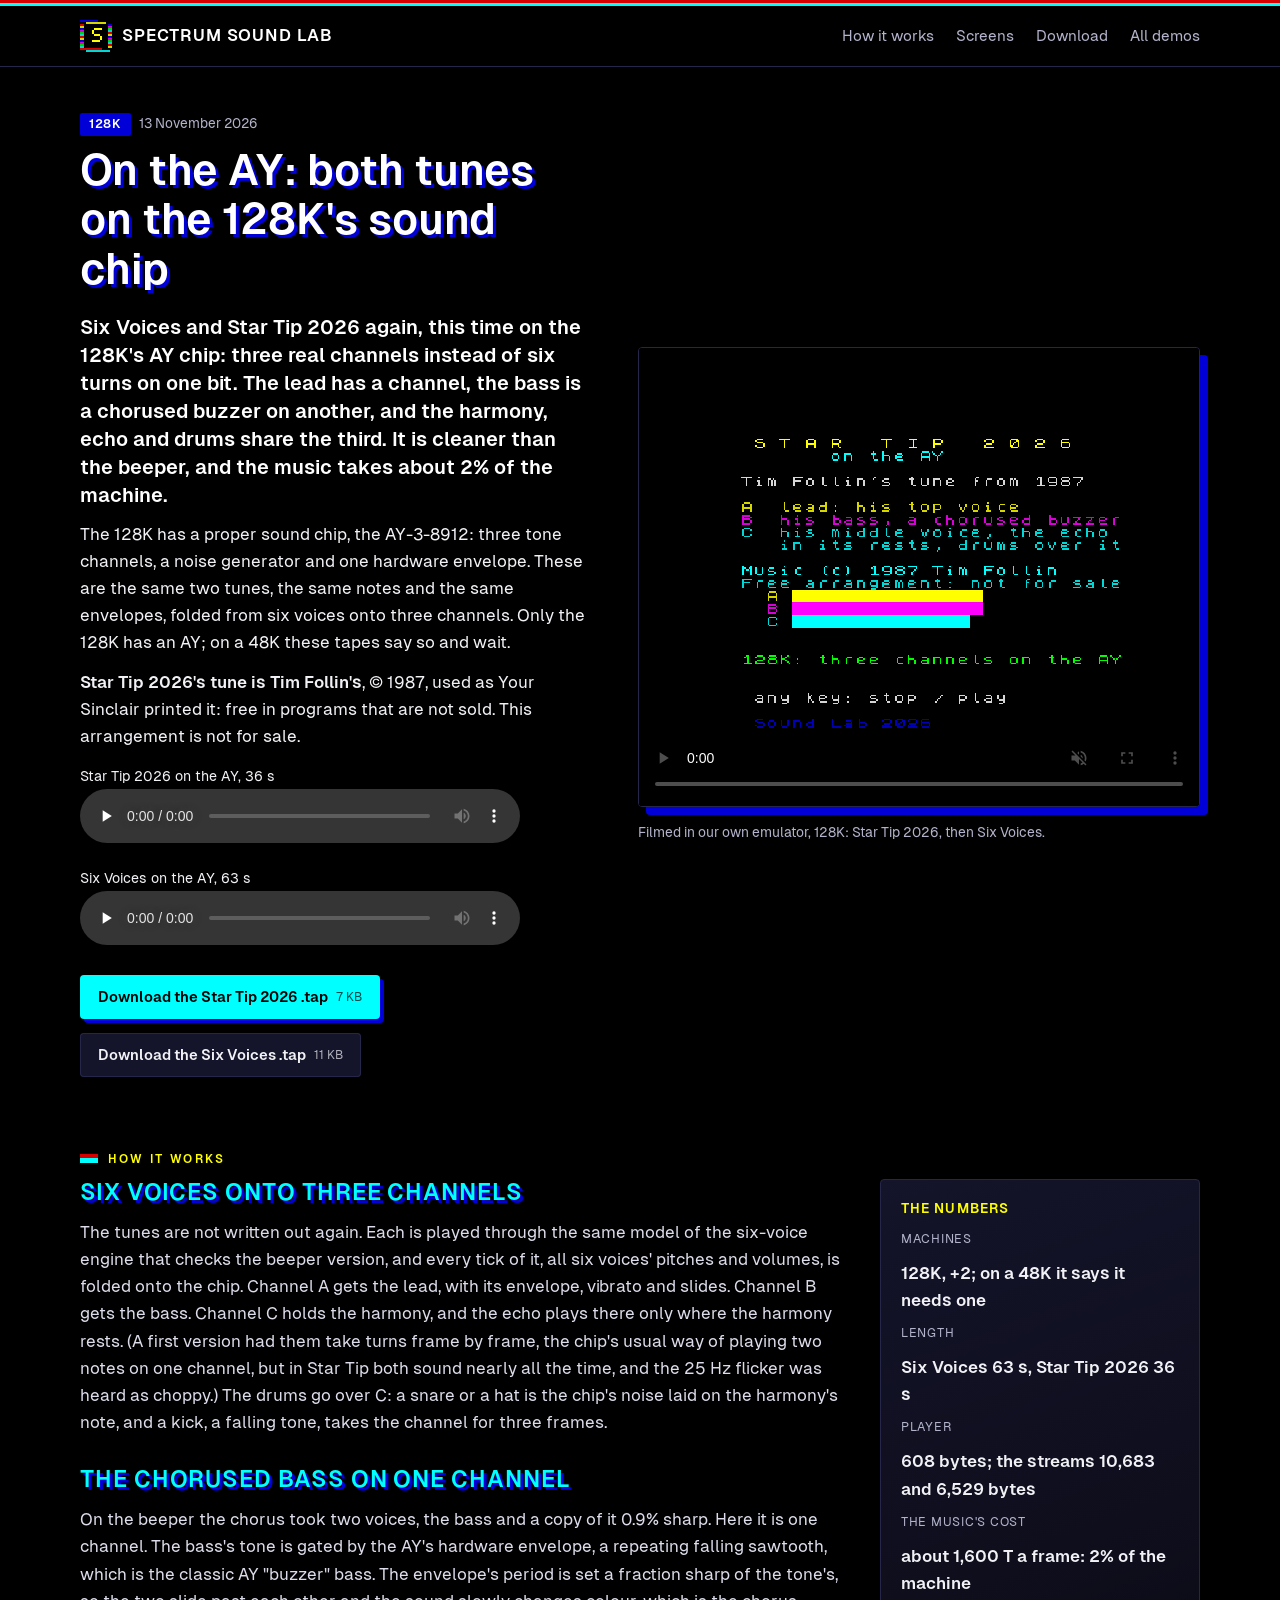
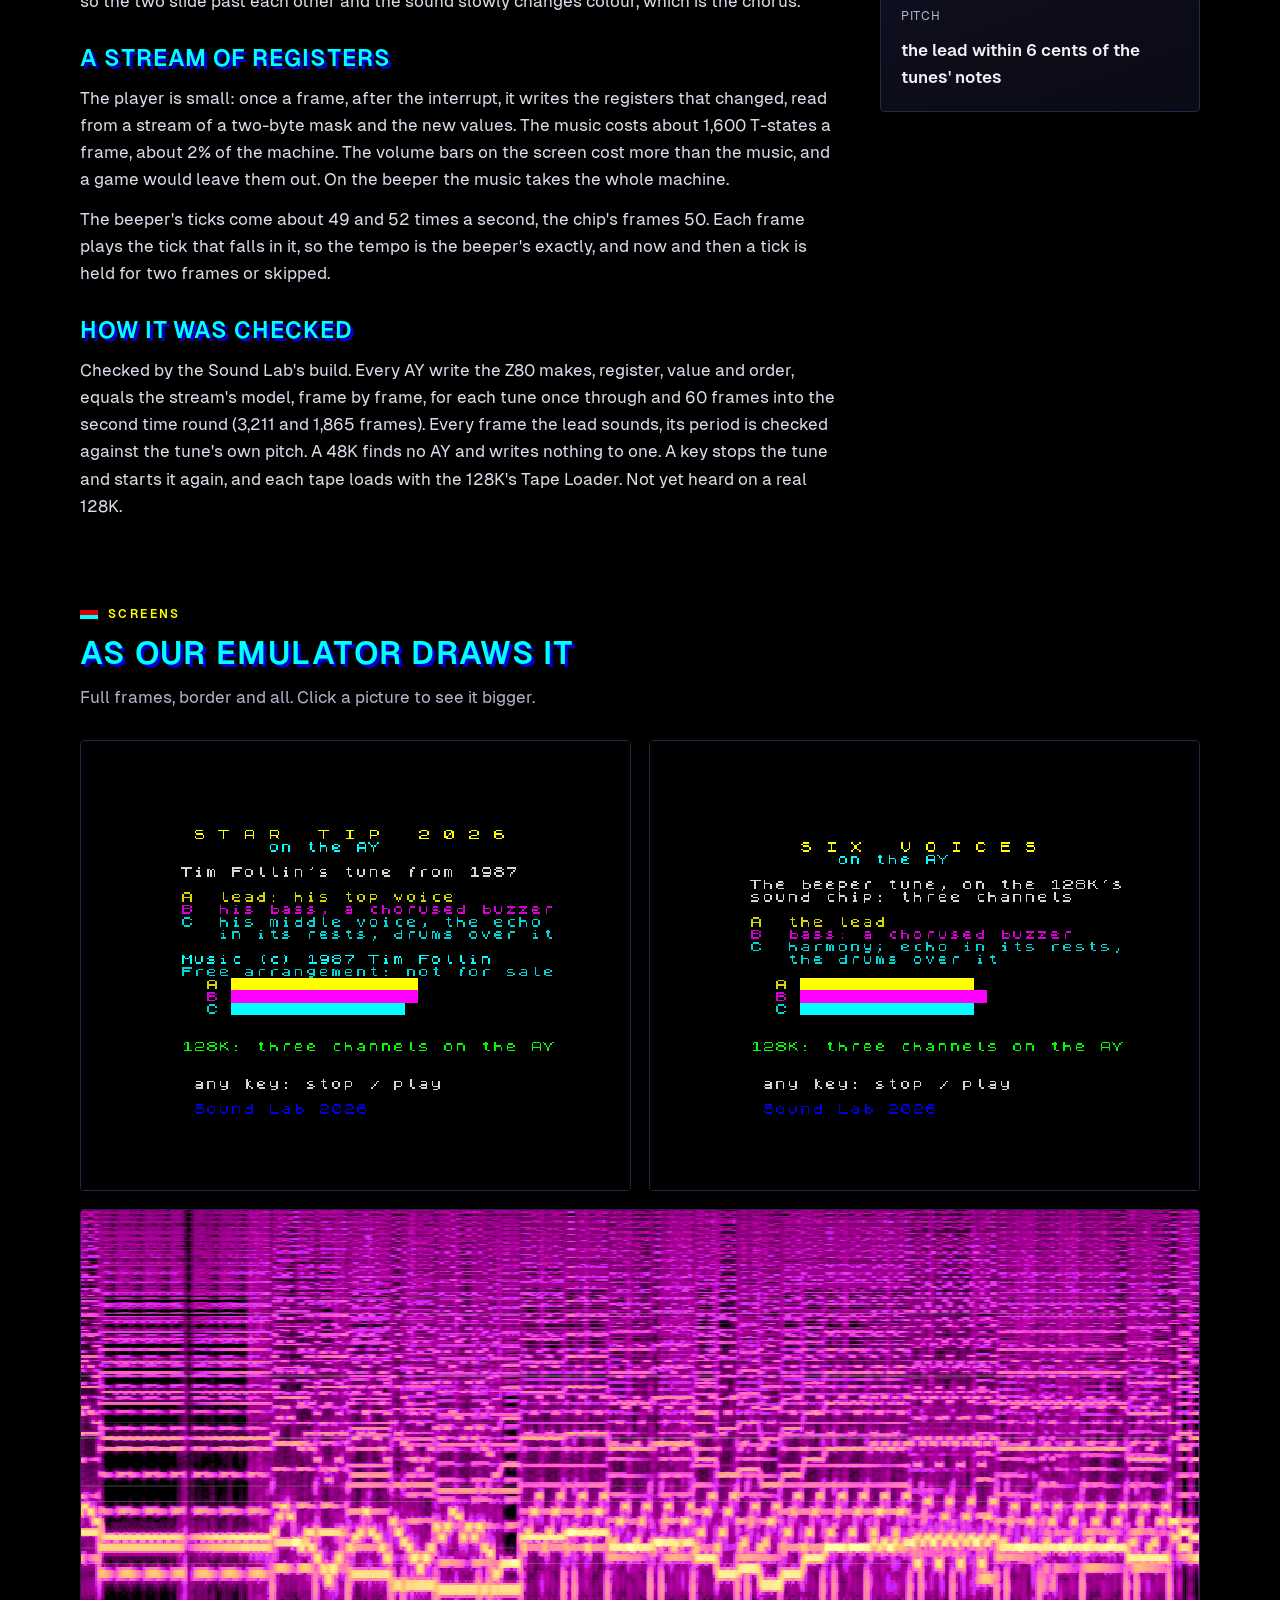
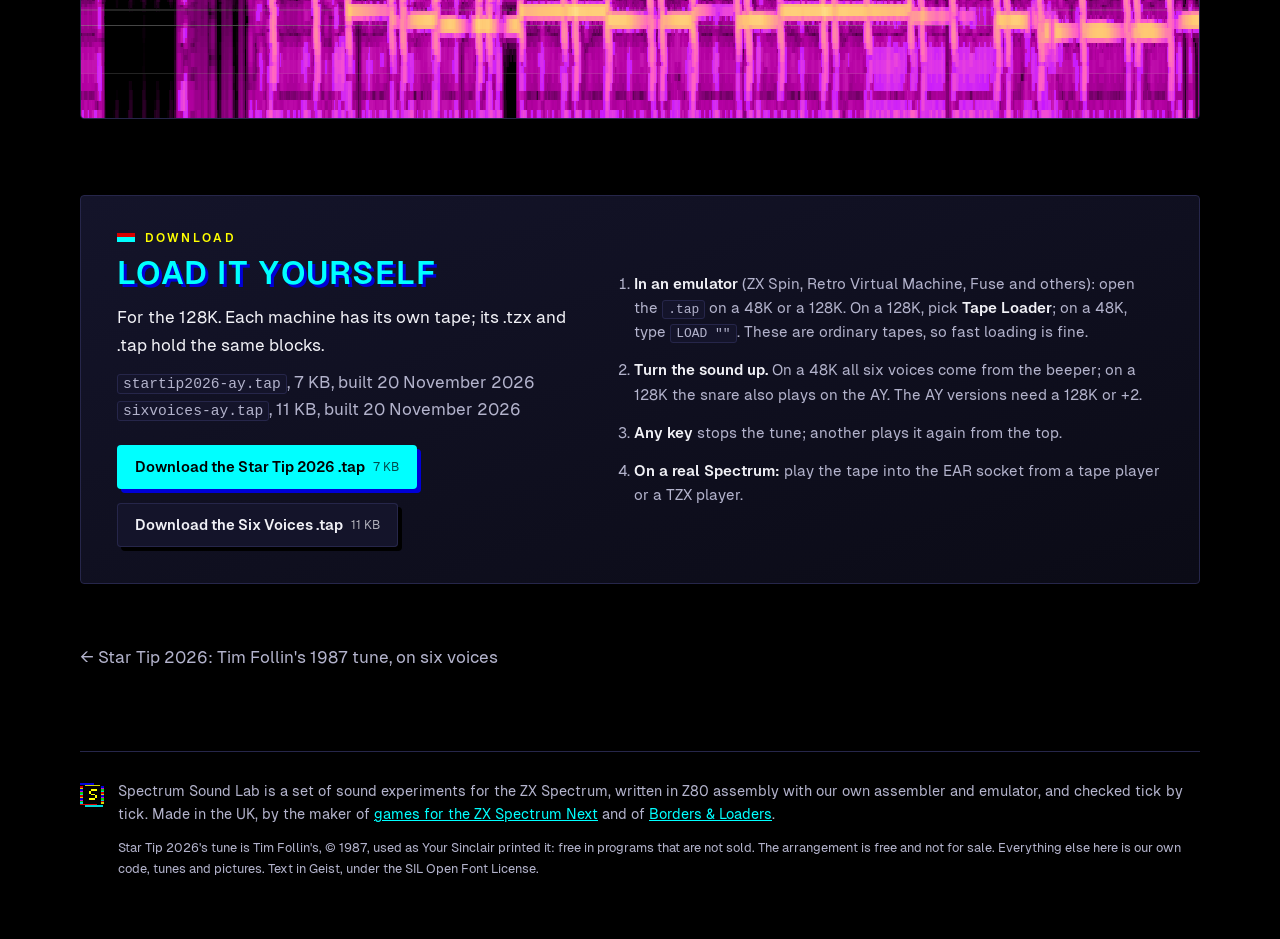
==== commit 1cc0c8b7: "Site update" ====
--- a/demos/on-the-ay/index.html
+++ b/demos/on-the-ay/index.html
@@ -44,8 +44,8 @@
     <div class="actions"><a class="btn" href="../../files/startip2026-ay.tap" download>Download the Star Tip 2026 .tap <small>7 KB</small></a><a class="btn btn-ghost" href="../../files/sixvoices-ay.tap" download>Download the Six Voices .tap <small>11 KB</small></a></div>
   </div>
   <figure class="hero-shot">
-    <a class="shot" href="../../shots/on-the-ay/star-tip.png" data-caption="Star Tip 2026 on the AY. The three bars are the channels' volumes: A the lead, B the bass, C the rest."><img src="../../shots/on-the-ay/star-tip.png" width="704" height="576" alt="A Spectrum screen headed STAR TIP 2026 on the AY, credits to Tim Follin, and three coloured bars showing the AY channels' volumes"></a>
-    <figcaption>Star Tip 2026 on the AY. The three bars are the channels' volumes: A the lead, B the bass, C the rest.</figcaption>
+    <video src="../../videos/on-the-ay.mp4" poster="../../shots/on-the-ay/star-tip.png" width="1056" height="864" muted loop playsinline controls preload="metadata" aria-label="On the AY: both tunes on the 128K's sound chip: Filmed in our own emulator, 128K: Star Tip 2026, then Six Voices"></video>
+    <figcaption>Filmed in our own emulator, 128K: Star Tip 2026, then Six Voices.</figcaption>
   </figure>
 </section>
 
